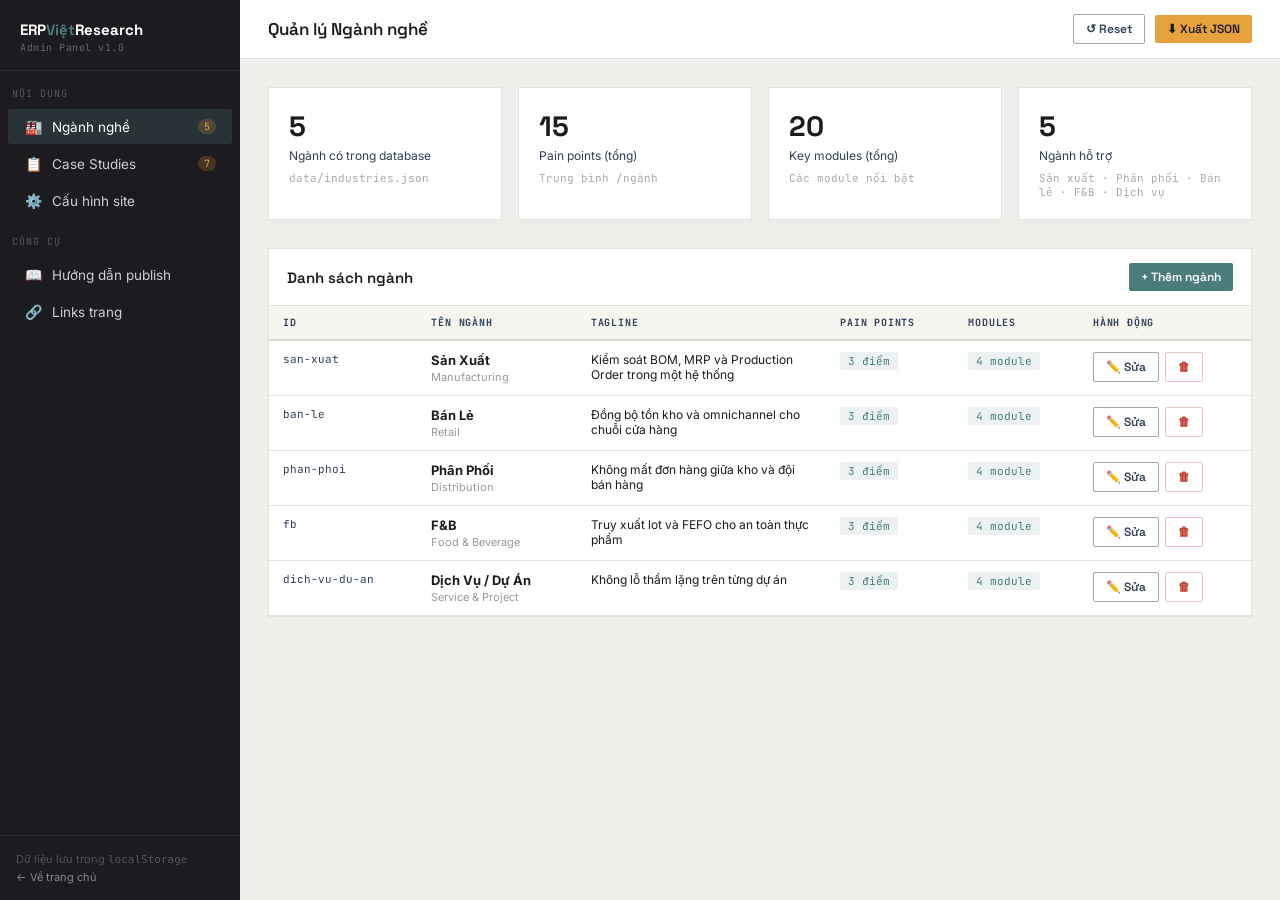
==== admin/index.html @ 3d488fd9 "Initial: ERPVietResearch static website Homepage, 5 industry landing pages, case study hub, booking " ====
<!DOCTYPE html>
<html lang="vi">
<head>
<meta charset="UTF-8">
<meta name="viewport" content="width=device-width, initial-scale=1">
<title>Admin — ERPVietResearch</title>
<link rel="preconnect" href="https://fonts.googleapis.com">
<link href="https://fonts.googleapis.com/css2?family=Space+Grotesk:wght@400;500;600;700&family=Inter:wght@400;500&family=JetBrains+Mono:wght@400;500&display=swap" rel="stylesheet">
<style>
*,*::before,*::after{box-sizing:border-box;margin:0;padding:0;}
:root{--ink:#1C1B1F;--steel:#2E4057;--amber:#E8A23D;--paper:#F7F5F0;--teal:#4A7C7C;--line:rgba(28,27,31,.13);--white:#fff;--sidebar:240px;--success:#2E7D55;--error:#C0392B;}
body{font-family:'Inter',sans-serif;background:#f0eeea;color:var(--ink);display:flex;min-height:100vh;}
a{color:inherit;text-decoration:none;}

/* SIDEBAR */
.sidebar{width:var(--sidebar);background:var(--ink);color:var(--white);display:flex;flex-direction:column;position:fixed;top:0;left:0;height:100vh;overflow-y:auto;}
.sb-logo{padding:20px 20px 16px;font-family:'Space Grotesk',sans-serif;font-weight:700;font-size:15px;border-bottom:1px solid rgba(255,255,255,.08);}
.sb-logo span{color:var(--teal);}
.sb-logo small{display:block;font-family:'JetBrains Mono',monospace;font-size:10px;color:#666;font-weight:400;margin-top:2px;letter-spacing:.05em;}
.sb-section{padding:16px 12px 8px;font-family:'JetBrains Mono',monospace;font-size:10px;text-transform:uppercase;letter-spacing:.1em;color:#555;}
.sb-item{display:flex;align-items:center;gap:10px;padding:9px 16px;cursor:pointer;border-radius:3px;margin:1px 8px;font-size:13.5px;transition:background .12s;color:#cfcfd2;}
.sb-item:hover{background:rgba(255,255,255,.06);}
.sb-item.active{background:rgba(74,124,124,.25);color:var(--white);}
.sb-item .icon{font-size:14px;width:18px;text-align:center;}
.sb-item .badge{margin-left:auto;font-family:'JetBrains Mono',monospace;font-size:10px;background:rgba(232,162,61,.2);color:var(--amber);padding:1px 6px;border-radius:10px;}
.sb-footer{margin-top:auto;padding:16px;border-top:1px solid rgba(255,255,255,.06);font-size:11px;color:#555;}
.sb-footer a{color:#888;}

/* MAIN */
.main{margin-left:var(--sidebar);flex:1;display:flex;flex-direction:column;min-height:100vh;}
.topbar{background:var(--white);border-bottom:1px solid var(--line);padding:14px 28px;display:flex;align-items:center;justify-content:space-between;position:sticky;top:0;z-index:10;}
.topbar h1{font-family:'Space Grotesk',sans-serif;font-size:17px;font-weight:600;}
.topbar-right{display:flex;gap:10px;align-items:center;}
.btn{font-family:'Space Grotesk',sans-serif;font-weight:600;font-size:13px;padding:8px 16px;border:none;cursor:pointer;border-radius:2px;transition:all .14s;}
.btn-primary{background:var(--teal);color:var(--white);}
.btn-primary:hover{background:#3d6b6b;}
.btn-secondary{background:transparent;border:1.5px solid var(--line-strong,rgba(28,27,31,.4));color:var(--steel);}
.btn-secondary:hover{border-color:var(--ink);color:var(--ink);}
.btn-amber{background:var(--amber);color:var(--ink);}
.btn-amber:hover{background:#d4922e;}
.btn-danger{background:transparent;border:1.5px solid rgba(192,57,43,.3);color:var(--error);}
.btn-danger:hover{background:rgba(192,57,43,.06);}
.btn-sm{padding:6px 12px;font-size:12px;}
.content{padding:28px;flex:1;}

/* PANELS */
.panel{display:none;}
.panel.active{display:block;}

/* STATS ROW */
.stats-row{display:grid;grid-template-columns:repeat(4,1fr);gap:16px;margin-bottom:28px;}
.stat-card{background:var(--white);border:1px solid var(--line);padding:20px;display:flex;flex-direction:column;gap:4px;}
.stat-card .num{font-family:'Space Grotesk',sans-serif;font-size:28px;font-weight:700;}
.stat-card .lbl{font-size:12px;color:var(--steel);}
.stat-card .sub{font-size:11px;color:#aaa;font-family:'JetBrains Mono',monospace;margin-top:4px;}

/* TABLE */
.table-wrap{background:var(--white);border:1px solid var(--line);}
.table-toolbar{padding:14px 18px;display:flex;align-items:center;gap:10px;border-bottom:1px solid var(--line);}
.table-toolbar h2{font-family:'Space Grotesk',sans-serif;font-size:15px;font-weight:600;margin-right:auto;}
table{width:100%;border-collapse:collapse;}
th{font-family:'JetBrains Mono',monospace;font-size:10px;text-transform:uppercase;letter-spacing:.08em;color:var(--steel);padding:10px 14px;text-align:left;border-bottom:2px solid var(--line);background:var(--paper);}
td{padding:11px 14px;border-bottom:1px solid var(--line);font-size:13px;vertical-align:top;}
tr:hover td{background:#fafaf8;}
.td-id{font-family:'JetBrains Mono',monospace;font-size:11px;color:var(--steel);}
.td-tag{display:inline-block;font-size:11px;font-family:'JetBrains Mono',monospace;padding:2px 8px;background:rgba(74,124,124,.1);color:var(--teal);border-radius:2px;}
.td-featured{display:inline-block;font-size:10px;padding:2px 7px;background:rgba(232,162,61,.15);color:#b07a1e;border-radius:2px;font-family:'JetBrains Mono',monospace;}
.td-actions{display:flex;gap:6px;flex-wrap:wrap;}

/* MODAL */
.modal-overlay{position:fixed;inset:0;background:rgba(0,0,0,.45);z-index:100;display:flex;align-items:center;justify-content:center;padding:24px;}
.modal{background:var(--white);width:100%;max-width:680px;max-height:90vh;display:flex;flex-direction:column;border-radius:2px;}
.modal-header{padding:20px 24px;border-bottom:1px solid var(--line);display:flex;align-items:center;justify-content:space-between;}
.modal-header h3{font-family:'Space Grotesk',sans-serif;font-size:16px;font-weight:600;}
.modal-close{background:none;border:none;cursor:pointer;font-size:18px;color:var(--steel);line-height:1;padding:4px;}
.modal-body{padding:24px;overflow-y:auto;flex:1;}
.modal-footer{padding:16px 24px;border-top:1px solid var(--line);display:flex;gap:10px;justify-content:flex-end;}

/* FORM */
.form-row{display:grid;grid-template-columns:1fr 1fr;gap:16px;margin-bottom:16px;}
.form-row.full{grid-template-columns:1fr;}
.field{display:flex;flex-direction:column;gap:5px;}
.field label{font-family:'Space Grotesk',sans-serif;font-size:12.5px;font-weight:600;}
.field input,.field select,.field textarea{border:1.5px solid rgba(28,27,31,.3);padding:9px 12px;font-size:13px;font-family:'Inter',sans-serif;background:var(--paper);color:var(--ink);border-radius:2px;outline:none;width:100%;}
.field input:focus,.field select:focus,.field textarea:focus{border-color:var(--teal);}
.field textarea{resize:vertical;min-height:80px;font-family:'JetBrains Mono',monospace;font-size:12px;}
.field .hint{font-size:11px;color:#999;}
.checkbox-row{display:flex;gap:8px;align-items:center;margin-bottom:16px;}
.checkbox-row input{accent-color:var(--teal);}
.checkbox-row label{font-size:13px;}

/* JSON VIEW */
.json-view{background:#1a1a1a;color:#d4d4d4;padding:20px;font-family:'JetBrains Mono',monospace;font-size:12px;line-height:1.7;overflow-x:auto;white-space:pre;max-height:400px;overflow-y:auto;}
.json-view .jk{color:#9cdcfe;}
.json-view .jv-str{color:#ce9178;}
.json-view .jv-num{color:#b5cea8;}
.json-view .jv-bool{color:#569cd6;}

/* ALERT */
.alert{padding:10px 14px;border-radius:2px;font-size:13px;margin-bottom:16px;border-left:3px solid;}
.alert-success{background:#ecf7f0;border-color:var(--success);color:var(--success);}
.alert-info{background:#eef3ff;border-color:#4a6cc0;color:#3d5ca8;}

/* GUIDE CARDS */
.guide-grid{display:grid;grid-template-columns:1fr 1fr;gap:16px;margin-top:20px;}
.guide-card{background:var(--white);border:1px solid var(--line);padding:20px;}
.guide-card h3{font-family:'Space Grotesk',sans-serif;font-size:14px;font-weight:600;margin-bottom:8px;display:flex;align-items:center;gap:8px;}
.guide-card ol,.guide-card ul{padding-left:18px;font-size:13px;color:var(--steel);line-height:1.8;}
.guide-card .code{font-family:'JetBrains Mono',monospace;font-size:11px;background:var(--paper);padding:8px 12px;margin-top:10px;border-left:2px solid var(--amber);color:var(--steel);}

/* EMPTY */
.empty{text-align:center;padding:48px 24px;color:var(--steel);}
.empty .icon{font-size:36px;margin-bottom:12px;}
.empty p{font-size:13px;}
</style>
</head>
<body>

<!-- SIDEBAR -->
<nav class="sidebar">
  <div class="sb-logo">ERP<span>Việt</span>Research <small>Admin Panel v1.0</small></div>
  <div class="sb-section">Nội dung</div>
  <div class="sb-item active" onclick="showPanel('industries')"><span class="icon">🏭</span>Ngành nghề<span class="badge" id="badge-industries">5</span></div>
  <div class="sb-item" onclick="showPanel('cases')"><span class="icon">📋</span>Case Studies<span class="badge" id="badge-cases">7</span></div>
  <div class="sb-item" onclick="showPanel('site')"><span class="icon">⚙️</span>Cấu hình site</div>
  <div class="sb-section">Công cụ</div>
  <div class="sb-item" onclick="showPanel('guide')"><span class="icon">📖</span>Hướng dẫn publish</div>
  <div class="sb-item" onclick="showPanel('preview')"><span class="icon">🔗</span>Links trang</div>
  <div class="sb-footer">
    <div style="margin-bottom:4px;">Dữ liệu lưu trong <code>localStorage</code></div>
    <a href="../index.html">← Về trang chủ</a>
  </div>
</nav>

<!-- MAIN -->
<div class="main">
  <div class="topbar">
    <h1 id="panelTitle">Quản lý Ngành nghề</h1>
    <div class="topbar-right">
      <button class="btn btn-secondary btn-sm" onclick="resetDraft()" title="Xóa draft, load lại từ file JSON">↺ Reset</button>
      <button class="btn btn-amber btn-sm" onclick="exportCurrent()">⬇ Xuất JSON</button>
    </div>
  </div>

  <div class="content">
    <div id="alertBox" style="display:none;"></div>

    <!-- INDUSTRIES PANEL -->
    <div class="panel active" id="panel-industries">
      <div class="stats-row">
        <div class="stat-card"><div class="num" id="s-ind-count">0</div><div class="lbl">Ngành có trong database</div><div class="sub">data/industries.json</div></div>
        <div class="stat-card"><div class="num" id="s-ind-pain">0</div><div class="lbl">Pain points (tổng)</div><div class="sub">Trung bình /ngành</div></div>
        <div class="stat-card"><div class="num" id="s-ind-mod">0</div><div class="lbl">Key modules (tổng)</div><div class="sub">Các module nổi bật</div></div>
        <div class="stat-card"><div class="num">5</div><div class="lbl">Ngành hỗ trợ</div><div class="sub">Sản xuất · Phân phối · Bán lẻ · F&B · Dịch vụ</div></div>
      </div>
      <div class="table-wrap">
        <div class="table-toolbar">
          <h2>Danh sách ngành</h2>
          <button class="btn btn-primary btn-sm" onclick="openAddIndustry()">+ Thêm ngành</button>
        </div>
        <table>
          <thead><tr><th>ID</th><th>Tên ngành</th><th>Tagline</th><th>Pain Points</th><th>Modules</th><th>Hành động</th></tr></thead>
          <tbody id="ind-tbody"></tbody>
        </table>
      </div>
    </div>

    <!-- CASES PANEL -->
    <div class="panel" id="panel-cases">
      <div class="stats-row">
        <div class="stat-card"><div class="num" id="s-case-count">0</div><div class="lbl">Case studies</div><div class="sub">data/case-studies.json</div></div>
        <div class="stat-card"><div class="num" id="s-case-featured">0</div><div class="lbl">Featured (spotlight)</div><div class="sub">Hiện trên homepage</div></div>
        <div class="stat-card"><div class="num" id="s-case-ind">0</div><div class="lbl">Ngành được đại diện</div><div class="sub">Số ngành có case</div></div>
        <div class="stat-card"><div class="num" id="s-case-recent">—</div><div class="lbl">Case mới nhất</div><div class="sub">Theo trường date</div></div>
      </div>
      <div class="table-wrap">
        <div class="table-toolbar">
          <h2>Danh sách case study</h2>
          <button class="btn btn-primary btn-sm" onclick="openAddCase()">+ Thêm case</button>
        </div>
        <table>
          <thead><tr><th>ID</th><th>Công ty</th><th>Ngành</th><th>Tiêu đề</th><th>Ngày</th><th>Featured</th><th>Hành động</th></tr></thead>
          <tbody id="case-tbody"></tbody>
        </table>
      </div>
    </div>

    <!-- SITE CONFIG PANEL -->
    <div class="panel" id="panel-site">
      <div class="table-wrap" style="padding:28px;max-width:640px;">
        <h2 style="font-family:'Space Grotesk',sans-serif;font-size:16px;font-weight:600;margin-bottom:20px;">Cấu hình toàn site</h2>
        <div id="siteForm"></div>
        <div style="margin-top:20px;display:flex;gap:10px;">
          <button class="btn btn-primary" onclick="saveSiteConfig()">Lưu thay đổi</button>
          <button class="btn btn-amber" onclick="exportCurrent()">Xuất site.json</button>
        </div>
      </div>
    </div>

    <!-- GUIDE PANEL -->
    <div class="panel" id="panel-guide">
      <div class="alert alert-info">📌 Workflow: Chỉnh sửa trên Admin Panel → Xuất JSON → Commit lên GitHub → GitHub Pages tự cập nhật</div>
      <div class="guide-grid">
        <div class="guide-card">
          <h3>📋 Workflow cập nhật nội dung</h3>
          <ol>
            <li>Chỉnh sửa dữ liệu trong Admin Panel</li>
            <li>Nhấn <strong>Xuất JSON</strong> để tải file về máy</li>
            <li>Thay file cũ trong thư mục <code>/data/</code></li>
            <li>Commit và push lên GitHub</li>
            <li>GitHub Pages tự động cập nhật (~1-2 phút)</li>
          </ol>
          <div class="code">git add data/industries.json<br>git commit -m "Update: thêm ngành XYZ"<br>git push origin main</div>
        </div>
        <div class="guide-card">
          <h3>🚀 Publish lên GitHub Pages</h3>
          <ol>
            <li>Tạo repository mới trên GitHub</li>
            <li>Push toàn bộ code lên branch <code>main</code></li>
            <li>Vào Settings → Pages</li>
            <li>Source: <strong>Deploy from branch</strong></li>
            <li>Branch: <strong>main</strong>, Folder: <strong>/ (root)</strong></li>
            <li>Save → chờ ~2 phút để deploy</li>
          </ol>
          <div class="code">Site URL: https://&lt;username&gt;.github.io/&lt;repo-name&gt;</div>
        </div>
        <div class="guide-card">
          <h3>🌐 Cấu hình tên miền riêng</h3>
          <ol>
            <li>Mua tên miền (Inet, Matbao, Namecheap...)</li>
            <li>Thêm CNAME vào file <code>/CNAME</code> trong repo</li>
            <li>Vào DNS manager, thêm CNAME record:<br><code>www → &lt;username&gt;.github.io</code></li>
            <li>Vào GitHub Settings → Pages → Custom domain</li>
            <li>Bật "Enforce HTTPS" khi DNS đã propagate</li>
          </ol>
          <div class="code">CNAME file: www.erpvietresearch.com</div>
        </div>
        <div class="guide-card">
          <h3>✏️ Thêm case study mới</h3>
          <ol>
            <li>Nhấn <strong>+ Thêm case</strong> trong tab Case Studies</li>
            <li>Điền đầy đủ thông tin</li>
            <li>Đặt Featured = true nếu muốn hiện spotlight</li>
            <li>Xuất JSON → thay file <code>/data/case-studies.json</code></li>
            <li>(Tùy chọn) Tạo thêm trang chi tiết trong <code>/pages/case-studies/</code></li>
          </ol>
          <div class="code">Mỗi case cần: id, slug, company, industry,<br>title, summary, results[], date, featured</div>
        </div>
      </div>
    </div>

    <!-- PREVIEW LINKS PANEL -->
    <div class="panel" id="panel-preview">
      <div class="table-wrap" style="padding:24px;">
        <h2 style="font-family:'Space Grotesk',sans-serif;font-size:16px;font-weight:600;margin-bottom:20px;">Tất cả trang trong website</h2>
        <table>
          <thead><tr><th>Trang</th><th>Đường dẫn</th><th>Mô tả</th><th>Link</th></tr></thead>
          <tbody>
            <tr><td><strong>Homepage</strong></td><td class="td-id">index.html</td><td>Trang chủ, hero, ngành, case studies</td><td><a href="../index.html" target="_blank" style="color:var(--teal);">Mở →</a></td></tr>
            <tr><td>Sản xuất</td><td class="td-id">pages/nganh/san-xuat.html</td><td>Landing page ngành sản xuất</td><td><a href="../pages/nganh/san-xuat.html" target="_blank" style="color:var(--teal);">Mở →</a></td></tr>
            <tr><td>Phân phối</td><td class="td-id">pages/nganh/phan-phoi.html</td><td>Landing page ngành phân phối</td><td><a href="../pages/nganh/phan-phoi.html" target="_blank" style="color:var(--teal);">Mở →</a></td></tr>
            <tr><td>Bán lẻ</td><td class="td-id">pages/nganh/ban-le.html</td><td>Landing page ngành bán lẻ</td><td><a href="../pages/nganh/ban-le.html" target="_blank" style="color:var(--teal);">Mở →</a></td></tr>
            <tr><td>F&B</td><td class="td-id">pages/nganh/fb.html</td><td>Landing page ngành F&B</td><td><a href="../pages/nganh/fb.html" target="_blank" style="color:var(--teal);">Mở →</a></td></tr>
            <tr><td>Dịch vụ & Dự án</td><td class="td-id">pages/nganh/dich-vu-du-an.html</td><td>Landing page ngành dịch vụ</td><td><a href="../pages/nganh/dich-vu-du-an.html" target="_blank" style="color:var(--teal);">Mở →</a></td></tr>
            <tr><td>Case Studies</td><td class="td-id">pages/case-studies/index.html</td><td>Thư viện case study có bộ lọc</td><td><a href="../pages/case-studies/index.html" target="_blank" style="color:var(--teal);">Mở →</a></td></tr>
            <tr><td>Horizon Stone</td><td class="td-id">pages/case-studies/horizon-stone.html</td><td>Case study chi tiết dạng article</td><td><a href="../pages/case-studies/horizon-stone.html" target="_blank" style="color:var(--teal);">Mở →</a></td></tr>
            <tr><td>Đặt lịch tư vấn</td><td class="td-id">pages/dat-lich-tu-van.html</td><td>Form đặt lịch 4 bước</td><td><a href="../pages/dat-lich-tu-van.html" target="_blank" style="color:var(--teal);">Mở →</a></td></tr>
            <tr><td>Admin Panel</td><td class="td-id">admin/index.html</td><td>Trang này</td><td>—</td></tr>
          </tbody>
        </table>
      </div>
    </div>

  </div>
</div>

<!-- MODAL -->
<div class="modal-overlay" id="modal" style="display:none;" onclick="if(event.target===this)closeModal()">
  <div class="modal">
    <div class="modal-header">
      <h3 id="modalTitle">Edit</h3>
      <button class="modal-close" onclick="closeModal()">✕</button>
    </div>
    <div class="modal-body" id="modalBody"></div>
    <div class="modal-footer">
      <button class="btn btn-secondary" onclick="closeModal()">Hủy</button>
      <button class="btn btn-primary" id="modalSaveBtn" onclick="modalSave()">Lưu</button>
    </div>
  </div>
</div>

<script src="admin.js"></script>
</body>
</html>
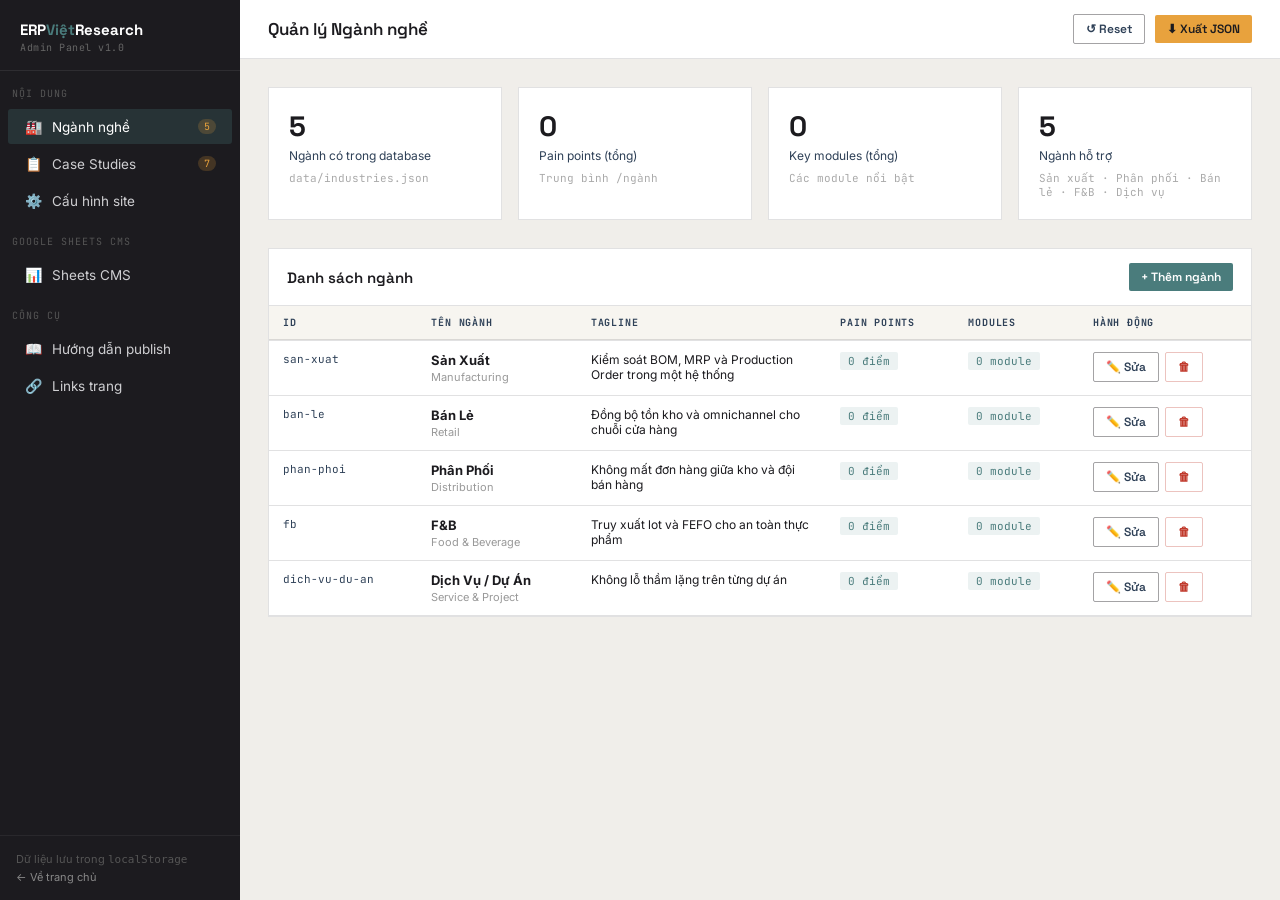
==== commit 5167e201: "Feat: Google Sheets CMS — dynamic industry pages + admin panel - Add assets/js/cms.js: shared fetchC" ====
--- a/admin/index.html
+++ b/admin/index.html
@@ -123,6 +123,8 @@
   <div class="sb-item active" onclick="showPanel('industries')"><span class="icon">🏭</span>Ngành nghề<span class="badge" id="badge-industries">5</span></div>
   <div class="sb-item" onclick="showPanel('cases')"><span class="icon">📋</span>Case Studies<span class="badge" id="badge-cases">7</span></div>
   <div class="sb-item" onclick="showPanel('site')"><span class="icon">⚙️</span>Cấu hình site</div>
+  <div class="sb-section">Google Sheets CMS</div>
+  <div class="sb-item" onclick="showPanel('sheets')"><span class="icon">📊</span>Sheets CMS</div>
   <div class="sb-section">Công cụ</div>
   <div class="sb-item" onclick="showPanel('guide')"><span class="icon">📖</span>Hướng dẫn publish</div>
   <div class="sb-item" onclick="showPanel('preview')"><span class="icon">🔗</span>Links trang</div>
@@ -193,6 +195,130 @@
         <div style="margin-top:20px;display:flex;gap:10px;">
           <button class="btn btn-primary" onclick="saveSiteConfig()">Lưu thay đổi</button>
           <button class="btn btn-amber" onclick="exportCurrent()">Xuất site.json</button>
+        </div>
+      </div>
+    </div>
+
+    <!-- SHEETS CMS PANEL -->
+    <div class="panel" id="panel-sheets">
+      <div class="alert alert-info">📊 Kết nối với Google Sheets qua Apps Script. Tải dữ liệu mới nhất, export JSON backup, hoặc restore Sheet từ file JSON cũ.</div>
+
+      <div style="display:grid;grid-template-columns:1fr 1fr;gap:20px;margin-bottom:24px;">
+
+        <!-- LOAD FROM SHEETS -->
+        <div class="guide-card">
+          <h3>☁️ Tải từ Google Sheets</h3>
+          <p style="font-size:13px;color:var(--steel);margin-bottom:14px;">Lấy dữ liệu mới nhất từ Sheet và xem trước trong bảng bên dưới.</p>
+          <div style="display:flex;gap:8px;flex-wrap:wrap;">
+            <button class="btn btn-primary btn-sm" onclick="loadFromSheets('Nganh')">Tải tab Ngành</button>
+            <button class="btn btn-primary btn-sm" onclick="loadFromSheets('CaseStudies')">Tải tab CaseStudies</button>
+          </div>
+          <div id="sheets-status" style="margin-top:12px;font-size:12px;color:var(--steel);font-family:'JetBrains Mono',monospace;"></div>
+        </div>
+
+        <!-- EXPORT JSON -->
+        <div class="guide-card">
+          <h3>⬇️ Export JSON (Backup)</h3>
+          <p style="font-size:13px;color:var(--steel);margin-bottom:14px;">Tải dữ liệu từ Sheet về dạng JSON để commit lên GitHub. Đây là bản backup version-controlled.</p>
+          <div style="display:flex;gap:8px;flex-wrap:wrap;">
+            <button class="btn btn-amber btn-sm" onclick="exportFromSheets('Nganh','industries.json')">Export industries.json</button>
+            <button class="btn btn-amber btn-sm" onclick="exportFromSheets('CaseStudies','case-studies.json')">Export case-studies.json</button>
+          </div>
+        </div>
+
+        <!-- RESTORE FROM JSON -->
+        <div class="guide-card" style="grid-column:1/-1;">
+          <h3>↑ Restore từ JSON → Google Sheets</h3>
+          <p style="font-size:13px;color:var(--steel);margin-bottom:14px;">Upload file JSON cũ để ghi đè nội dung trong Sheet (dùng để rollback về version cũ). <strong>Cẩn thận: sẽ xóa toàn bộ dữ liệu Sheet hiện tại.</strong></p>
+          <div style="display:flex;gap:12px;align-items:flex-end;flex-wrap:wrap;">
+            <div class="field" style="flex:1;min-width:200px;">
+              <label>Sheet cần restore</label>
+              <select id="restore-sheet">
+                <option value="Nganh">Ngành (industries.json)</option>
+                <option value="CaseStudies">CaseStudies (case-studies.json)</option>
+              </select>
+            </div>
+            <div class="field" style="flex:2;min-width:200px;">
+              <label>Chọn file JSON</label>
+              <input type="file" id="restore-file" accept=".json" style="border:1.5px solid rgba(28,27,31,.3);padding:7px 10px;font-size:13px;background:var(--paper);border-radius:2px;">
+            </div>
+            <button class="btn btn-danger btn-sm" style="white-space:nowrap;" onclick="restoreToSheets()">↑ Restore lên Sheets</button>
+          </div>
+          <div id="restore-status" style="margin-top:12px;font-size:12px;font-family:'JetBrains Mono',monospace;"></div>
+        </div>
+      </div>
+
+      <!-- APPS SCRIPT SETUP -->
+      <div class="guide-card" style="margin-bottom:20px;">
+        <h3>⚙️ Cấu hình Apps Script (cần làm 1 lần)</h3>
+        <p style="font-size:13px;color:var(--steel);margin-bottom:10px;">Cập nhật Apps Script hiện có để hỗ trợ CMS (đọc tab theo tên + restore). Mở Apps Script → thay toàn bộ bằng code bên dưới → Deploy lại (New deployment).</p>
+        <details>
+          <summary style="cursor:pointer;font-size:13px;font-weight:600;color:var(--teal);">Xem code Apps Script cần cập nhật →</summary>
+          <pre class="json-view" style="margin-top:10px;user-select:all;font-size:11px;">const SHEET_ID = 'YOUR_GOOGLE_SHEET_ID'; // thay bằng ID Sheet của bạn
+
+function doGet(e) {
+  const sheetName = e.parameter.sheet;
+  const ss = SpreadsheetApp.openById(SHEET_ID);
+
+  // CMS read: ?sheet=Nganh or ?sheet=CaseStudies
+  if (sheetName) {
+    const sheet = ss.getSheetByName(sheetName);
+    if (!sheet) return json({error:'Sheet not found'});
+    const rows = sheet.getDataRange().getValues();
+    const headers = rows[0];
+    const data = rows.slice(1)
+      .filter(r => r[0] !== '')
+      .map(r => {
+        const obj = {};
+        headers.forEach((h, i) => { if (h) obj[h] = r[i]; });
+        return obj;
+      });
+    return json(data);
+  }
+
+  // Booking form write: ?name=...&email=...
+  const p = e.parameter;
+  if (p.name) {
+    const bookingSheet = ss.getSheetByName('Responses') || ss.getSheets()[0];
+    bookingSheet.appendRow([
+      new Date(), p.name, p.company, p.email, p.phone,
+      p.role, p.industry, p.topics, p.date, p.time,
+      p.current, p.size, p.note
+    ]);
+  }
+  return json({status:'ok'});
+}
+
+function doPost(e) {
+  const p = JSON.parse(e.postData.contents);
+  const ss = SpreadsheetApp.openById(SHEET_ID);
+  const sheet = ss.getSheetByName(p.sheet);
+  if (!sheet) return json({error:'Sheet not found'});
+  const rows = p.data;
+  sheet.clearContents();
+  const headers = Object.keys(rows[0]);
+  sheet.appendRow(headers);
+  rows.forEach(r => sheet.appendRow(headers.map(h => r[h] !== undefined ? r[h] : '')));
+  return json({status:'ok'});
+}
+
+function json(data) {
+  return ContentService
+    .createTextOutput(JSON.stringify(data))
+    .setMimeType(ContentService.MimeType.JSON);
+}</pre>
+        </details>
+        <div style="margin-top:10px;font-size:12px;color:#999;">Tabs cần có trong Sheet: <strong>Responses</strong> (booking), <strong>Nganh</strong>, <strong>CaseStudies</strong>. Headers phải khớp với field trong JSON.</div>
+      </div>
+
+      <!-- PREVIEW TABLE -->
+      <div class="table-wrap">
+        <div class="table-toolbar">
+          <h2>Xem trước dữ liệu từ Sheet</h2>
+          <span id="sheets-preview-label" style="font-family:'JetBrains Mono',monospace;font-size:11px;color:var(--steel);">Chưa tải</span>
+        </div>
+        <div id="sheets-preview" style="padding:24px;text-align:center;color:var(--steel);font-size:13px;">
+          Nhấn "Tải tab Ngành" hoặc "Tải tab CaseStudies" để xem dữ liệu.
         </div>
       </div>
     </div>
@@ -289,6 +415,96 @@
   </div>
 </div>
 
+<script src="../assets/js/cms.js"></script>
 <script src="admin.js"></script>
+<script>
+// ── Sheets CMS panel functions ────────────────────────────────────────────────
+let _sheetsData = null;
+let _sheetsSheet = null;
+
+async function loadFromSheets(sheetName) {
+  const status = document.getElementById('sheets-status');
+  const preview = document.getElementById('sheets-preview');
+  const label = document.getElementById('sheets-preview-label');
+  status.textContent = 'Đang tải...';
+  preview.textContent = 'Đang tải dữ liệu...';
+  try {
+    const data = await fetchCMS(sheetName);
+    _sheetsData = data;
+    _sheetsSheet = sheetName;
+    status.textContent = `✓ Đã tải ${data.length} hàng từ tab "${sheetName}"`;
+    label.textContent = `Tab: ${sheetName} — ${data.length} hàng`;
+
+    if (!data.length) {
+      preview.textContent = 'Sheet trống hoặc không có dữ liệu.';
+      return;
+    }
+
+    const headers = Object.keys(data[0]);
+    const maxCols = 8;
+    const shownHeaders = headers.slice(0, maxCols);
+    preview.innerHTML = `
+      <div style="overflow-x:auto;">
+        <table style="font-size:12px;">
+          <thead><tr>${shownHeaders.map(h => `<th>${h}</th>`).join('')}${headers.length > maxCols ? `<th>+${headers.length - maxCols} cột...</th>` : ''}</tr></thead>
+          <tbody>
+            ${data.slice(0, 20).map(row => `<tr>${shownHeaders.map(h => `<td style="max-width:200px;overflow:hidden;text-overflow:ellipsis;white-space:nowrap;">${row[h] !== undefined ? String(row[h]).slice(0, 60) : ''}</td>`).join('')}${headers.length > maxCols ? '<td style="color:#aaa;">...</td>' : ''}</tr>`).join('')}
+            ${data.length > 20 ? `<tr><td colspan="${shownHeaders.length + (headers.length > maxCols ? 1 : 0)}" style="text-align:center;color:#aaa;font-style:italic;">... và ${data.length - 20} hàng nữa</td></tr>` : ''}
+          </tbody>
+        </table>
+      </div>
+    `;
+  } catch (e) {
+    status.textContent = '✗ Lỗi: ' + e.message;
+    preview.textContent = 'Không thể tải dữ liệu. Kiểm tra CMS_SCRIPT_URL trong cms.js.';
+  }
+}
+
+async function exportFromSheets(sheetName, filename) {
+  const status = document.getElementById('sheets-status');
+  status.textContent = `Đang tải ${sheetName}...`;
+  try {
+    const data = await fetchCMS(sheetName);
+    exportJSON(data, filename);
+    status.textContent = `✓ Đã export ${data.length} hàng → ${filename}`;
+  } catch (e) {
+    status.textContent = '✗ Lỗi: ' + e.message;
+  }
+}
+
+async function restoreToSheets() {
+  const sheetName = document.getElementById('restore-sheet').value;
+  const fileInput = document.getElementById('restore-file');
+  const status = document.getElementById('restore-status');
+
+  if (!fileInput.files.length) {
+    status.style.color = 'var(--error)';
+    status.textContent = '✗ Vui lòng chọn file JSON trước.';
+    return;
+  }
+
+  const confirmed = confirm(`⚠️ Sẽ xóa toàn bộ dữ liệu tab "${sheetName}" và ghi đè bằng file JSON này.\n\nBạn có chắc chắn không?`);
+  if (!confirmed) return;
+
+  status.style.color = 'var(--steel)';
+  status.textContent = 'Đang đọc file...';
+
+  try {
+    const text = await fileInput.files[0].text();
+    const data = JSON.parse(text);
+    status.textContent = `Đang ghi ${data.length} hàng lên Sheet "${sheetName}"...`;
+    const result = await pushCMS(sheetName, data);
+    if (result && result.status === 'ok') {
+      status.style.color = 'var(--success)';
+      status.textContent = `✓ Đã restore ${data.length} hàng lên Sheet "${sheetName}" thành công.`;
+    } else {
+      throw new Error(result?.error || 'Không rõ lỗi');
+    }
+  } catch (e) {
+    status.style.color = 'var(--error)';
+    status.textContent = '✗ Lỗi: ' + e.message;
+  }
+}
+</script>
 </body>
 </html>
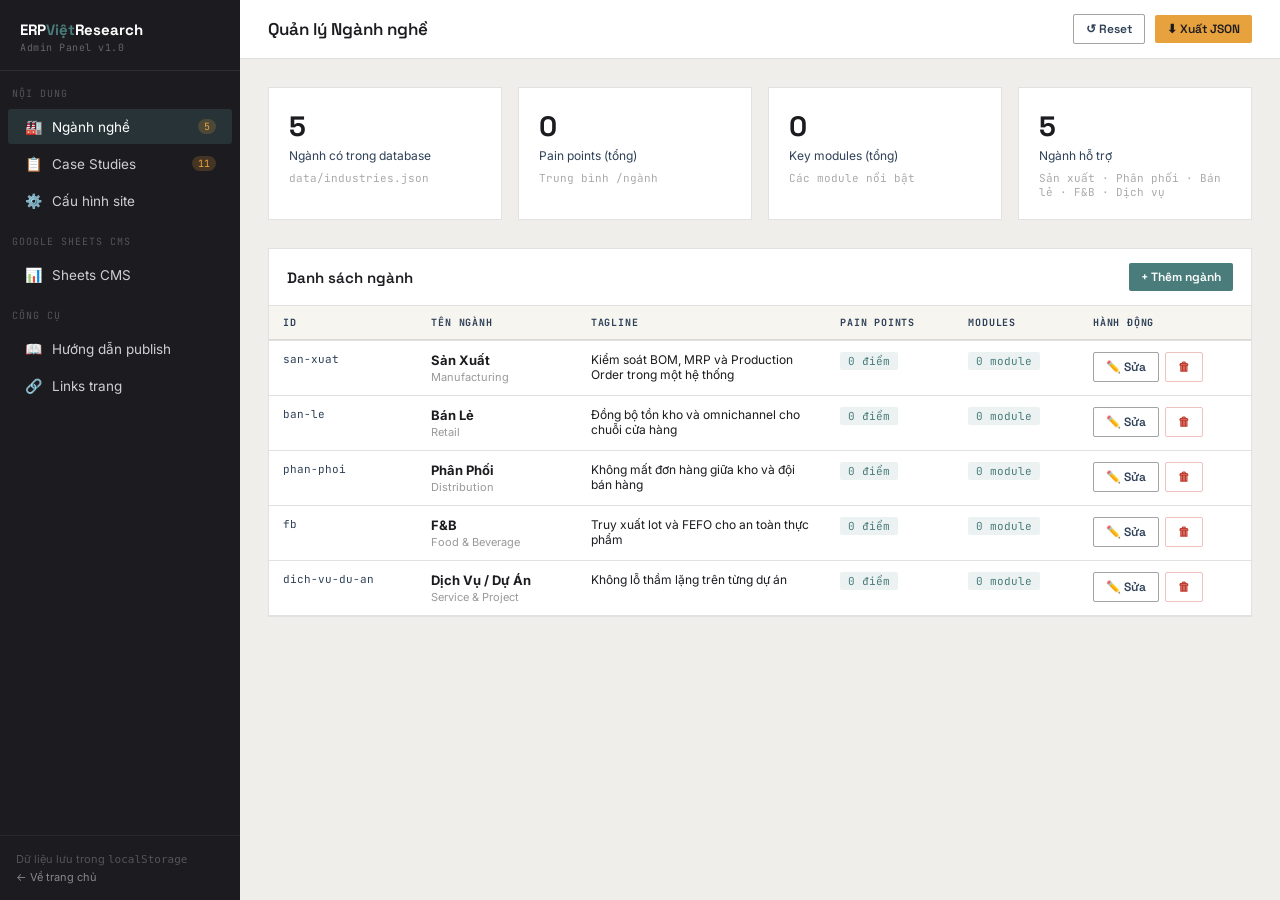
==== commit d3f6a135: "Perf: cache CMS 5 phút trong localStorage - Lượt xem đầu gọi Sheet, các lượt sau trong 5 phút hiện t" ====
--- a/admin/index.html
+++ b/admin/index.html
@@ -224,6 +224,14 @@
             <button class="btn btn-amber btn-sm" onclick="exportFromSheets('Nganh','industries.json')">Export industries.json</button>
             <button class="btn btn-amber btn-sm" onclick="exportFromSheets('CaseStudies','case-studies.json')">Export case-studies.json</button>
           </div>
+        </div>
+
+        <!-- SERVER-SIDE BACKUP -->
+        <div class="guide-card" style="grid-column:1/-1;">
+          <h3>🛡️ Backup ngay trong Google Sheets</h3>
+          <p style="font-size:13px;color:var(--steel);margin-bottom:14px;">Sao chép tab <strong>Nganh</strong> và <strong>CaseStudies</strong> thành tab ẩn <code>Backup_&lt;tên&gt;_&lt;ngày giờ&gt;</code> ngay trong Sheet (giữ 10 bản gần nhất). Restore từ JSON cũng tự động backup trước khi ghi đè.</p>
+          <button class="btn btn-primary btn-sm" onclick="backupSheetsNow()">🛡️ Backup ngay</button>
+          <div id="backup-status" style="margin-top:12px;font-size:12px;color:var(--steel);font-family:'JetBrains Mono',monospace;"></div>
         </div>
 
         <!-- RESTORE FROM JSON -->
@@ -251,10 +259,10 @@
       <!-- APPS SCRIPT SETUP -->
       <div class="guide-card" style="margin-bottom:20px;">
         <h3>⚙️ Cấu hình Apps Script (cần làm 1 lần)</h3>
-        <p style="font-size:13px;color:var(--steel);margin-bottom:10px;">Cập nhật Apps Script hiện có để hỗ trợ CMS (đọc tab theo tên + restore). Mở Apps Script → thay toàn bộ bằng code bên dưới → Deploy lại (New deployment).</p>
+        <p style="font-size:13px;color:var(--steel);margin-bottom:10px;"><strong>⚠️ Dùng file <code>apps-script/Code.gs</code> trong repo — KHÔNG copy đoạn rút gọn bên dưới</strong> (thiếu chức năng backup và setupSheets). Các bước: mở Google Sheet → Extensions → Apps Script → xóa hết, dán toàn bộ <code>Code.gs</code> → chạy <code>setupSheets()</code> 1 lần → Deploy → Manage deployments → Edit (✏️) → Version: New version → Deploy. Dùng "Manage deployments" thì URL giữ nguyên, không phải sửa code web.</p>
         <details>
-          <summary style="cursor:pointer;font-size:13px;font-weight:600;color:var(--teal);">Xem code Apps Script cần cập nhật →</summary>
-          <pre class="json-view" style="margin-top:10px;user-select:all;font-size:11px;">const SHEET_ID = 'YOUR_GOOGLE_SHEET_ID'; // thay bằng ID Sheet của bạn
+          <summary style="cursor:pointer;font-size:13px;font-weight:600;color:var(--teal);">Xem code tham khảo nhanh (không đầy đủ) →</summary>
+          <pre class="json-view" style="margin-top:10px;user-select:all;font-size:11px;">const SHEET_ID = '1tVbEjOf9MwvsaEauMPRklf-vt4s-K7JaR9VL-JVKYgA'; // ID Sheet của bạn (đã điền sẵn)
 
 function doGet(e) {
   const sheetName = e.parameter.sheet;
@@ -429,7 +437,7 @@
   status.textContent = 'Đang tải...';
   preview.textContent = 'Đang tải dữ liệu...';
   try {
-    const data = await fetchCMS(sheetName);
+    const data = await fetchCMS(sheetName, { fresh: true });
     _sheetsData = data;
     _sheetsSheet = sheetName;
     status.textContent = `✓ Đã tải ${data.length} hàng từ tab "${sheetName}"`;
@@ -464,11 +472,31 @@
   const status = document.getElementById('sheets-status');
   status.textContent = `Đang tải ${sheetName}...`;
   try {
-    const data = await fetchCMS(sheetName);
+    const data = await fetchCMS(sheetName, { fresh: true });
     exportJSON(data, filename);
     status.textContent = `✓ Đã export ${data.length} hàng → ${filename}`;
   } catch (e) {
     status.textContent = '✗ Lỗi: ' + e.message;
+  }
+}
+
+async function backupSheetsNow() {
+  const status = document.getElementById('backup-status');
+  status.style.color = 'var(--steel)';
+  status.textContent = 'Đang backup...';
+  try {
+    const result = await backupCMS();
+    if (result && result.status === 'ok') {
+      status.style.color = 'var(--success)';
+      status.textContent = result.backups && result.backups.length
+        ? '✓ Đã tạo: ' + result.backups.join(', ')
+        : '✓ Backup xong (bản cùng phút đã tồn tại nên không tạo thêm).';
+    } else {
+      throw new Error(result?.error || 'Không rõ lỗi');
+    }
+  } catch (e) {
+    status.style.color = 'var(--error)';
+    status.textContent = '✗ Lỗi: ' + e.message + ' — kiểm tra Apps Script đã cập nhật bản mới chưa.';
   }
 }
 
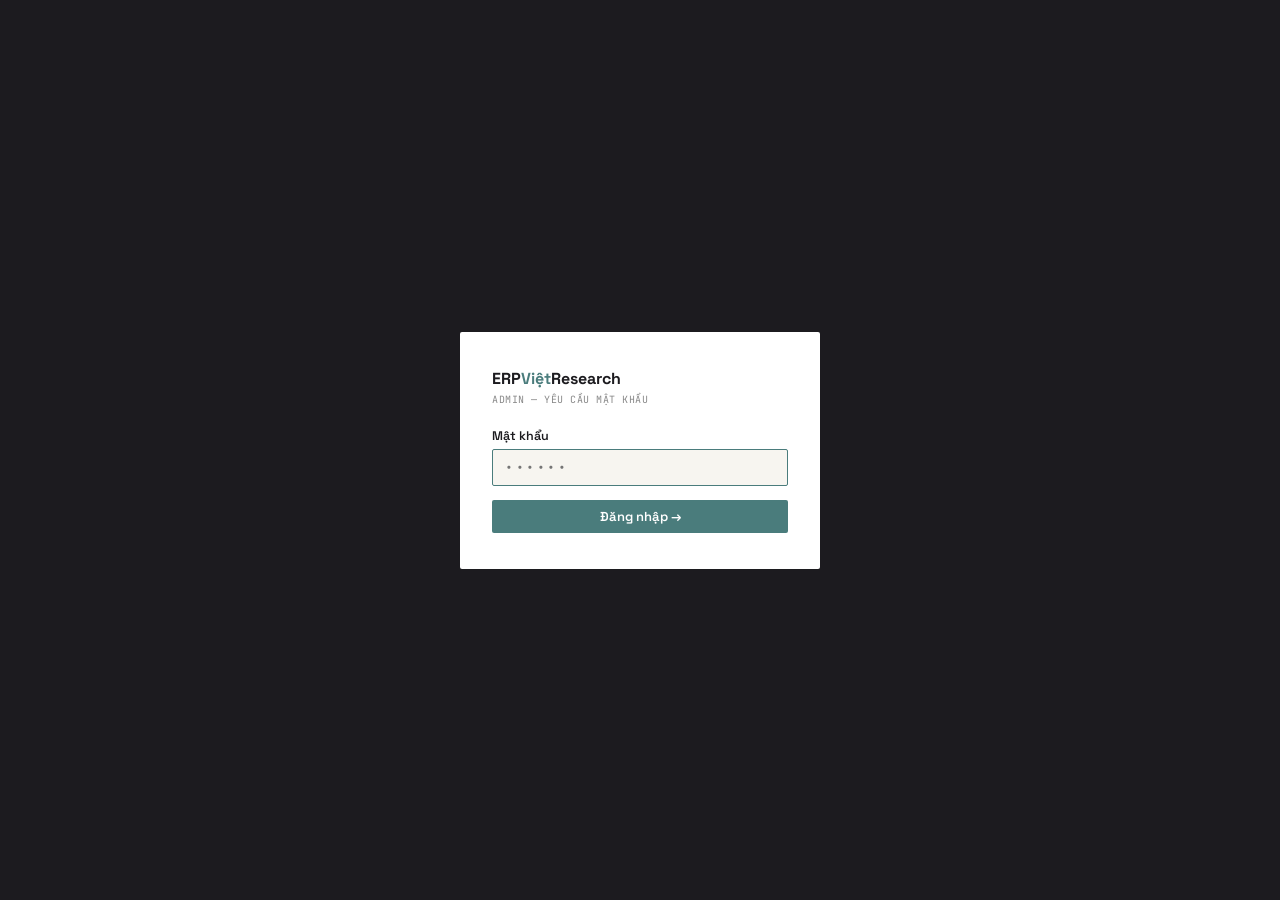
==== commit 3b18f8f9: "Feat: mật khẩu vào Admin — chuỗi ngày hiện tại ddmmyy - Overlay khóa toàn màn hình khi mở admin, nhậ" ====
--- a/admin/index.html
+++ b/admin/index.html
@@ -115,6 +115,50 @@
 </style>
 </head>
 <body>
+
+<!-- LOGIN GATE: mật khẩu = ngày hiện tại ddmmyy (vd 030726) -->
+<div id="login-gate" style="position:fixed;inset:0;z-index:9999;background:var(--ink);display:flex;align-items:center;justify-content:center;">
+  <div style="background:var(--white);padding:36px 32px;width:100%;max-width:360px;border-radius:2px;">
+    <div style="font-family:'Space Grotesk',sans-serif;font-weight:700;font-size:16px;margin-bottom:4px;">ERP<span style="color:var(--teal);">Việt</span>Research</div>
+    <div style="font-family:'JetBrains Mono',monospace;font-size:10px;color:#888;letter-spacing:.05em;margin-bottom:22px;">ADMIN — YÊU CẦU MẬT KHẨU</div>
+    <div class="field" style="margin-bottom:14px;">
+      <label>Mật khẩu</label>
+      <input type="password" id="gate-pass" placeholder="••••••" autocomplete="off"
+             style="font-family:'JetBrains Mono',monospace;letter-spacing:.2em;"
+             onkeydown="if(event.key==='Enter')checkGate()">
+    </div>
+    <button class="btn btn-primary" style="width:100%;" onclick="checkGate()">Đăng nhập →</button>
+    <div id="gate-err" style="margin-top:12px;font-size:12px;color:var(--error);display:none;">✗ Mật khẩu không đúng.</div>
+  </div>
+</div>
+<script>
+(function () {
+  // Mật khẩu = ngày hiện tại dạng ddmmyy (theo giờ máy người dùng)
+  function todayPass() {
+    const d = new Date();
+    return String(d.getDate()).padStart(2, '0')
+         + String(d.getMonth() + 1).padStart(2, '0')
+         + String(d.getFullYear()).slice(-2);
+  }
+  // Đã đăng nhập trong phiên này (đúng ngày hôm nay) thì không hỏi lại
+  if (sessionStorage.getItem('admin_gate') === todayPass()) {
+    document.getElementById('login-gate').style.display = 'none';
+  } else {
+    setTimeout(function () { document.getElementById('gate-pass').focus(); }, 50);
+  }
+  window.checkGate = function () {
+    const input = document.getElementById('gate-pass');
+    if (input.value.trim() === todayPass()) {
+      sessionStorage.setItem('admin_gate', todayPass());
+      document.getElementById('login-gate').style.display = 'none';
+    } else {
+      document.getElementById('gate-err').style.display = 'block';
+      input.value = '';
+      input.focus();
+    }
+  };
+})();
+</script>
 
 <!-- SIDEBAR -->
 <nav class="sidebar">
@@ -232,6 +276,37 @@
           <p style="font-size:13px;color:var(--steel);margin-bottom:14px;">Sao chép tab <strong>Nganh</strong> và <strong>CaseStudies</strong> thành tab ẩn <code>Backup_&lt;tên&gt;_&lt;ngày giờ&gt;</code> ngay trong Sheet (giữ 10 bản gần nhất). Restore từ JSON cũng tự động backup trước khi ghi đè.</p>
           <button class="btn btn-primary btn-sm" onclick="backupSheetsNow()">🛡️ Backup ngay</button>
           <div id="backup-status" style="margin-top:12px;font-size:12px;color:var(--steel);font-family:'JetBrains Mono',monospace;"></div>
+        </div>
+
+        <!-- CREATE NEW INDUSTRY -->
+        <div class="guide-card" style="grid-column:1/-1;border-left:3px solid var(--teal);">
+          <h3>➕ Tạo ngành mới</h3>
+          <p style="font-size:13px;color:var(--steel);margin-bottom:14px;">Tạo ngành mới trong Google Sheet với nội dung khung sẵn. Sau khi tạo: vào Sheet tab <strong>Nganh</strong> điền nội dung chi tiết (hero, số liệu, pain points, modules...) — web tự cập nhật. Ngành mới tự xuất hiện ở trang chủ, menu, footer và bộ lọc case study.</p>
+          <div style="display:grid;grid-template-columns:repeat(3,1fr);gap:12px;margin-bottom:12px;">
+            <div class="field">
+              <label>Mã ngành (id) *</label>
+              <input type="text" id="ni-id" placeholder="vd: xay-dung" style="font-family:'JetBrains Mono',monospace;">
+              <span class="hint">Chữ thường, số, gạch ngang. Không đổi được sau khi có case study.</span>
+            </div>
+            <div class="field">
+              <label>Tên ngành (tiếng Việt) *</label>
+              <input type="text" id="ni-label" placeholder="vd: Xây Dựng">
+            </div>
+            <div class="field">
+              <label>Tên tiếng Anh</label>
+              <input type="text" id="ni-labelEn" placeholder="vd: Construction">
+            </div>
+            <div class="field">
+              <label>Màu đại diện</label>
+              <input type="color" id="ni-color" value="#5B7C4A" style="height:38px;padding:3px;cursor:pointer;">
+            </div>
+            <div class="field" style="grid-column:span 2;">
+              <label>Tagline (hiện trên thẻ trang chủ) *</label>
+              <input type="text" id="ni-tagline" placeholder="vd: Kiểm soát chi phí và tiến độ từng công trình">
+            </div>
+          </div>
+          <button class="btn btn-primary btn-sm" id="ni-btn" onclick="createIndustry()">➕ Tạo ngành</button>
+          <div id="ni-status" style="margin-top:12px;font-size:12px;font-family:'JetBrains Mono',monospace;"></div>
         </div>
 
         <!-- RESTORE FROM JSON -->
@@ -480,6 +555,69 @@
   }
 }
 
+async function createIndustry() {
+  const status = document.getElementById('ni-status');
+  const btn = document.getElementById('ni-btn');
+  const id = document.getElementById('ni-id').value.trim().toLowerCase();
+  const label = document.getElementById('ni-label').value.trim();
+  const labelEn = document.getElementById('ni-labelEn').value.trim();
+  const color = document.getElementById('ni-color').value;
+  const tagline = document.getElementById('ni-tagline').value.trim();
+
+  status.style.color = 'var(--error)';
+  if (!id || !label || !tagline) { status.textContent = '✗ Cần điền: mã ngành, tên ngành, tagline.'; return; }
+  if (!/^[a-z0-9]+(-[a-z0-9]+)*$/.test(id)) { status.textContent = '✗ Mã ngành chỉ gồm chữ thường/số/gạch ngang, vd: xay-dung'; return; }
+
+  btn.disabled = true;
+  status.style.color = 'var(--steel)';
+  status.textContent = 'Đang kiểm tra dữ liệu hiện tại...';
+
+  try {
+    // Lấy bản mới nhất từ Sheet để không ghi đè mất dữ liệu ai đó vừa sửa
+    const industries = await fetchCMS('Nganh', { fresh: true });
+    if (industries.some(r => r.id === id)) {
+      status.style.color = 'var(--error)';
+      status.textContent = `✗ Mã ngành "${id}" đã tồn tại trong Sheet.`;
+      btn.disabled = false;
+      return;
+    }
+
+    // Hàng mới: đủ cột theo schema, nội dung khung sẵn để dễ điền
+    const newRow = {
+      id, label, labelEn: labelEn || label, color, tagline,
+      slug: 'pages/nganh/chi-tiet.html?id=' + id + '#' + id,
+      description: 'Business Central giúp doanh nghiệp ngành ' + label + ' ... (điền mô tả hero tại đây)',
+      heroH1: 'ERP cho ngành ' + label + ' <em>(điền điểm nhấn)</em>',
+      stat1_so: '--%', stat1_mo: '(điền chỉ số 1)',
+      stat2_so: '--%', stat2_mo: '(điền chỉ số 2)',
+      stat3_so: '- tháng', stat3_mo: 'Thời gian triển khai trung bình',
+      pain1_tieu_de: '(Bài toán 1)', pain1_noi_dung: '(Mô tả bài toán 1)', pain1_giai_phap: '(Module giải quyết)',
+      pain2_tieu_de: '(Bài toán 2)', pain2_noi_dung: '(Mô tả bài toán 2)', pain2_giai_phap: '(Module giải quyết)',
+      pain3_tieu_de: '(Bài toán 3)', pain3_noi_dung: '(Mô tả bài toán 3)', pain3_giai_phap: '(Module giải quyết)',
+      mod1_ten: '(Module 1)', mod1_al: '', mod1_chuc_nang: '(Chức năng chính)', mod1_phu_hop: '(Phù hợp với)',
+      mod2_ten: '', mod2_al: '', mod2_chuc_nang: '', mod2_phu_hop: '',
+      mod3_ten: '', mod3_al: '', mod3_chuc_nang: '', mod3_phu_hop: '',
+      mod4_ten: '', mod4_al: '', mod4_chuc_nang: '', mod4_phu_hop: '',
+      case_ten_cong_ty: '(Tên công ty case study)', case_noi_dung: '(Tóm tắt case study)',
+      case_tg_trien_khai: '- tháng', caseStatLabel: '(Chỉ số nổi bật)', caseStat: '--%'
+    };
+
+    status.textContent = 'Đang ghi lên Google Sheet (tự backup trước)...';
+    const result = await pushCMS('Nganh', industries.concat([newRow]));
+    if (!result || result.status !== 'ok') throw new Error(result?.error || 'Không rõ lỗi');
+
+    status.style.color = 'var(--success)';
+    status.innerHTML = `✓ Đã tạo ngành "${label}". `
+      + `<a href="../pages/nganh/chi-tiet.html?id=${id}#${id}" target="_blank" style="color:var(--teal);text-decoration:underline;">Xem trang ngành →</a> `
+      + `— giờ vào Google Sheet tab Nganh (hàng cuối) điền nội dung chi tiết.`;
+    ['ni-id','ni-label','ni-labelEn','ni-tagline'].forEach(i => document.getElementById(i).value = '');
+  } catch (e) {
+    status.style.color = 'var(--error)';
+    status.textContent = '✗ Lỗi: ' + e.message;
+  }
+  btn.disabled = false;
+}
+
 async function backupSheetsNow() {
   const status = document.getElementById('backup-status');
   status.style.color = 'var(--steel)';
